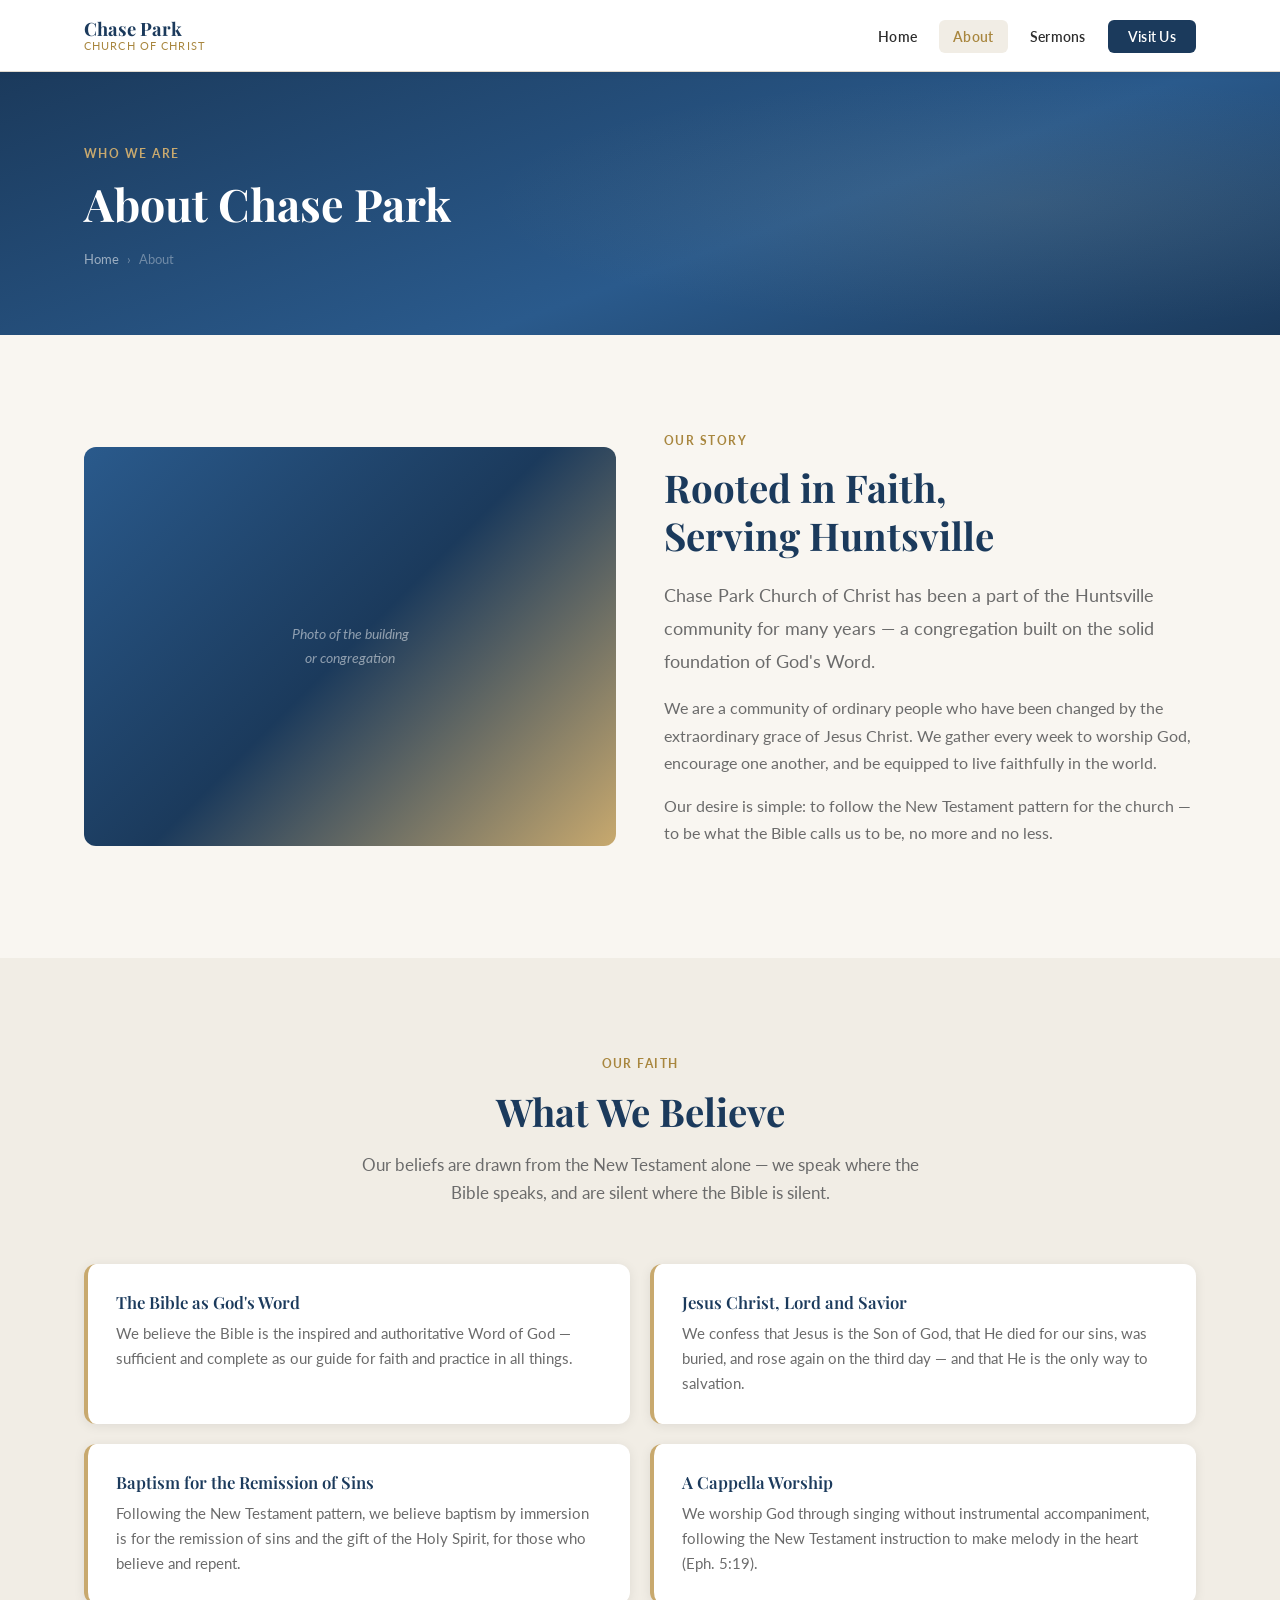
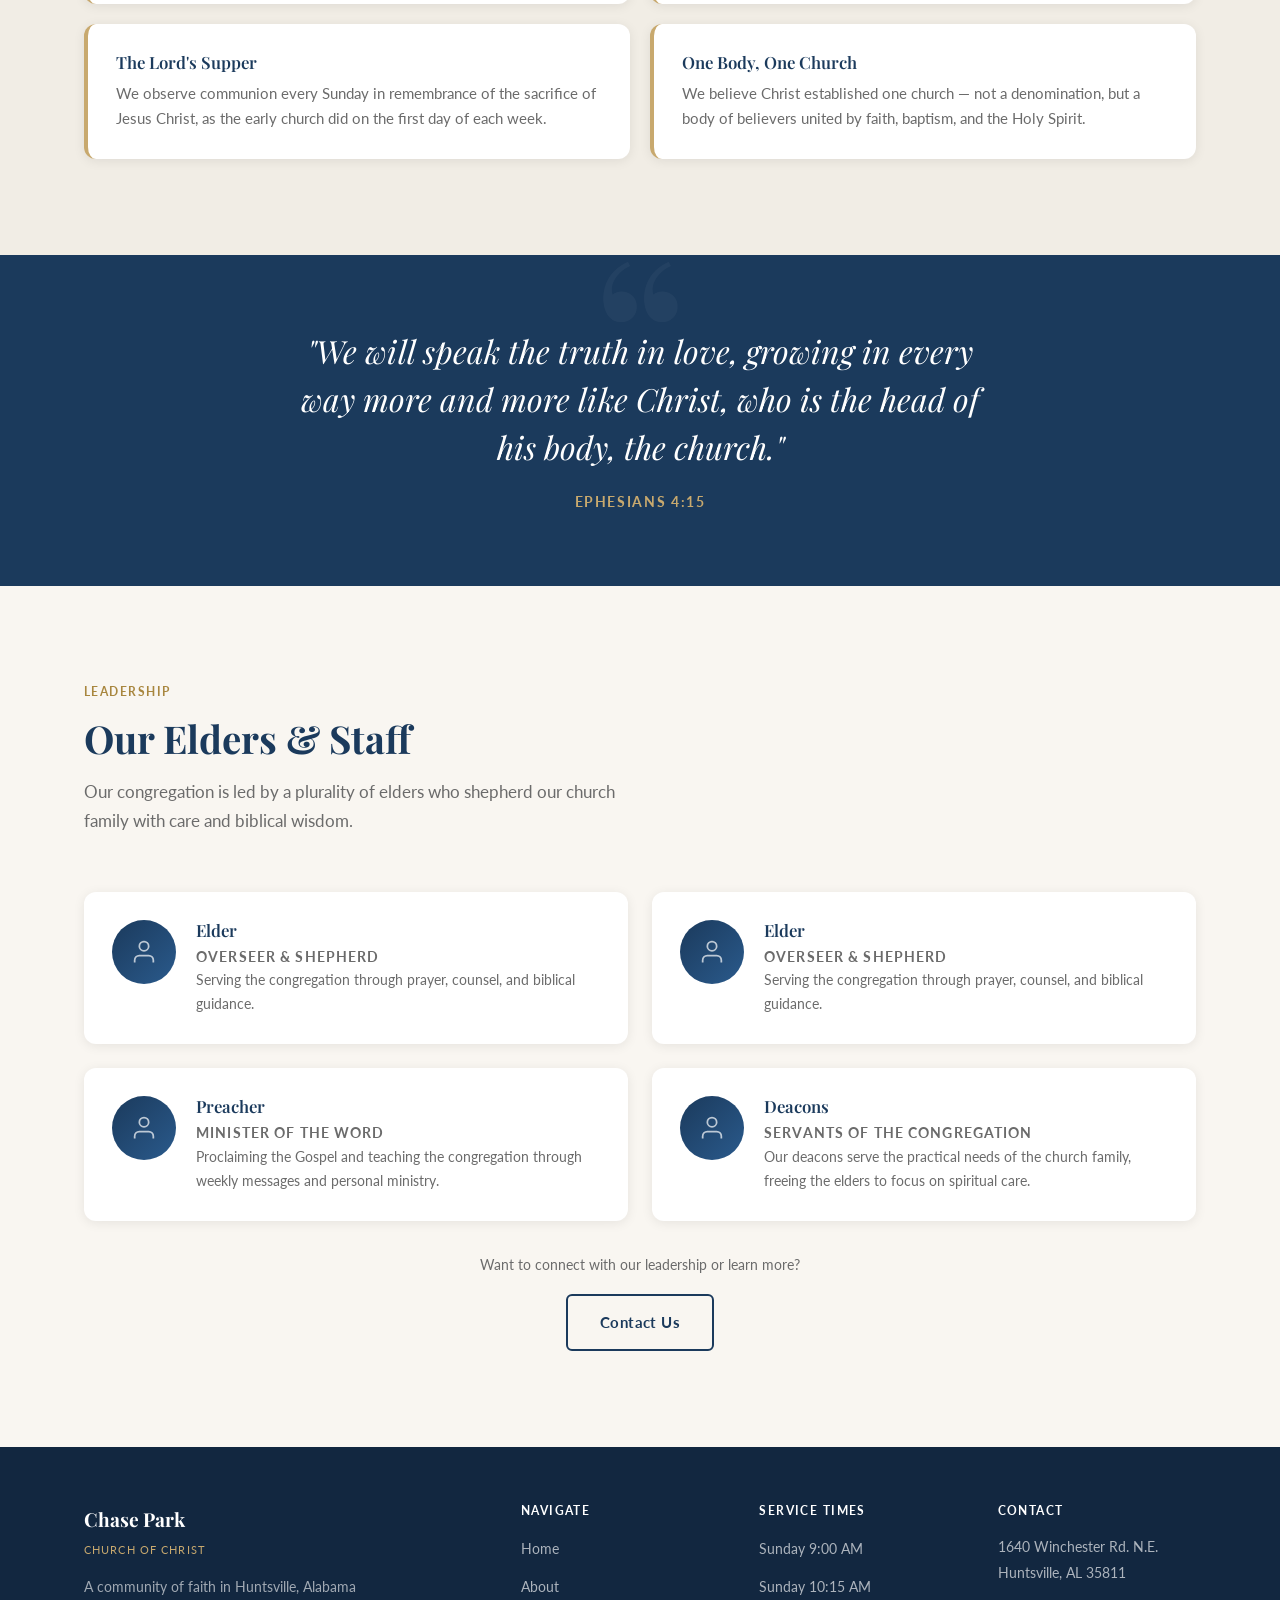
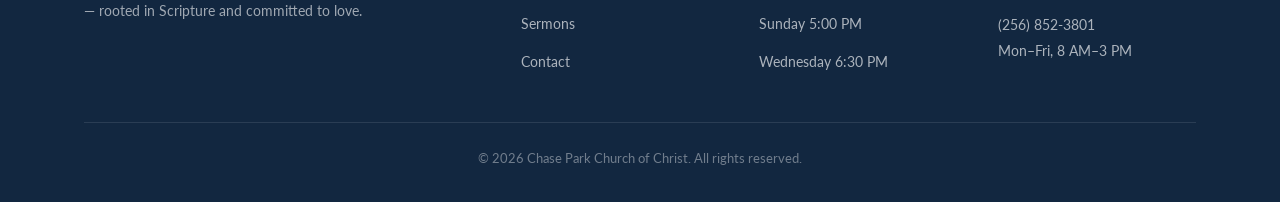
==== about.html @ 342179fb "Initial site build — Chase Park Church of Christ Clean, minimal static HTML/CSS/JS site with 4 pages" ====
<!DOCTYPE html>
<html lang="en">
<head>
  <meta charset="UTF-8" />
  <meta name="viewport" content="width=device-width, initial-scale=1.0" />
  <title>About Us — Chase Park Church of Christ</title>
  <meta name="description" content="Learn about Chase Park Church of Christ in Huntsville, Alabama — our beliefs, our history, and our leadership." />
  <link rel="preconnect" href="https://fonts.googleapis.com" />
  <link rel="preconnect" href="https://fonts.gstatic.com" crossorigin />
  <link href="https://fonts.googleapis.com/css2?family=Playfair+Display:wght@400;700&family=Lato:wght@300;400;700&display=swap" rel="stylesheet" />
  <link rel="stylesheet" href="css/style.css" />
</head>
<body>

  <!-- ── Header ─────────────────────────────────────────── -->
  <header class="site-header">
    <nav class="nav-inner" aria-label="Main navigation">
      <a href="index.html" class="nav-logo" aria-label="Chase Park Church of Christ — Home">
        <span class="name">Chase Park</span>
        <span class="sub">Church of Christ</span>
      </a>

      <ul class="nav-links" role="list">
        <li><a href="index.html">Home</a></li>
        <li><a href="about.html">About</a></li>
        <li><a href="sermons.html">Sermons</a></li>
        <li><a href="contact.html" class="nav-cta">Visit Us</a></li>
      </ul>

      <button class="nav-toggle" id="nav-toggle" aria-label="Open menu" aria-expanded="false" aria-controls="nav-mobile">
        <span></span><span></span><span></span>
      </button>
    </nav>
  </header>

  <nav class="nav-mobile" id="nav-mobile" aria-label="Mobile navigation">
    <a href="index.html">Home</a>
    <a href="about.html">About</a>
    <a href="sermons.html">Sermons</a>
    <a href="contact.html">Visit Us</a>
  </nav>

  <main>

    <!-- ── Page Hero ──────────────────────────────────────── -->
    <section class="page-hero" aria-labelledby="page-heading">
      <div class="container">
        <div class="page-hero-content">
          <span class="section-label">Who We Are</span>
          <h1 id="page-heading">About Chase Park</h1>
          <nav class="breadcrumb" aria-label="Breadcrumb">
            <a href="index.html">Home</a>
            <span aria-hidden="true">›</span>
            <span aria-current="page">About</span>
          </nav>
        </div>
      </div>
    </section>

    <!-- ── Our Story ──────────────────────────────────────── -->
    <section class="section" aria-labelledby="story-heading">
      <div class="container">
        <div class="welcome-grid">
          <div class="welcome-image reveal" aria-hidden="true">
            <span class="placeholder-label">Photo of the building<br>or congregation</span>
          </div>
          <div class="welcome-text reveal">
            <span class="section-label">Our Story</span>
            <h2 id="story-heading">Rooted in Faith,<br>Serving Huntsville</h2>
            <p class="lead">Chase Park Church of Christ has been a part of the Huntsville community for many years — a congregation built on the solid foundation of God's Word.</p>
            <p>We are a community of ordinary people who have been changed by the extraordinary grace of Jesus Christ. We gather every week to worship God, encourage one another, and be equipped to live faithfully in the world.</p>
            <p>Our desire is simple: to follow the New Testament pattern for the church — to be what the Bible calls us to be, no more and no less.</p>
          </div>
        </div>
      </div>
    </section>

    <!-- ── What We Believe ────────────────────────────────── -->
    <section class="section section--alt" aria-labelledby="beliefs-heading">
      <div class="container">
        <div class="section-header section-header--center reveal">
          <span class="section-label">Our Faith</span>
          <h2 id="beliefs-heading">What We Believe</h2>
          <p>Our beliefs are drawn from the New Testament alone — we speak where the Bible speaks, and are silent where the Bible is silent.</p>
        </div>

        <div class="beliefs-grid">

          <div class="belief-card reveal">
            <h3>The Bible as God's Word</h3>
            <p>We believe the Bible is the inspired and authoritative Word of God — sufficient and complete as our guide for faith and practice in all things.</p>
          </div>

          <div class="belief-card reveal">
            <h3>Jesus Christ, Lord and Savior</h3>
            <p>We confess that Jesus is the Son of God, that He died for our sins, was buried, and rose again on the third day — and that He is the only way to salvation.</p>
          </div>

          <div class="belief-card reveal">
            <h3>Baptism for the Remission of Sins</h3>
            <p>Following the New Testament pattern, we believe baptism by immersion is for the remission of sins and the gift of the Holy Spirit, for those who believe and repent.</p>
          </div>

          <div class="belief-card reveal">
            <h3>A Cappella Worship</h3>
            <p>We worship God through singing without instrumental accompaniment, following the New Testament instruction to make melody in the heart (Eph. 5:19).</p>
          </div>

          <div class="belief-card reveal">
            <h3>The Lord's Supper</h3>
            <p>We observe communion every Sunday in remembrance of the sacrifice of Jesus Christ, as the early church did on the first day of each week.</p>
          </div>

          <div class="belief-card reveal">
            <h3>One Body, One Church</h3>
            <p>We believe Christ established one church — not a denomination, but a body of believers united by faith, baptism, and the Holy Spirit.</p>
          </div>

        </div>
      </div>
    </section>

    <!-- ── Scripture Quote ────────────────────────────────── -->
    <section class="scripture-section" aria-label="Scripture">
      <div class="container">
        <blockquote>
          <p class="scripture-text">"We will speak the truth in love, growing in every way more and more like Christ, who is the head of his body, the church."</p>
          <footer class="scripture-ref">Ephesians 4:15</footer>
        </blockquote>
      </div>
    </section>

    <!-- ── Leadership ─────────────────────────────────────── -->
    <section class="section" aria-labelledby="leadership-heading">
      <div class="container">
        <div class="section-header reveal">
          <span class="section-label">Leadership</span>
          <h2 id="leadership-heading">Our Elders &amp; Staff</h2>
          <p>Our congregation is led by a plurality of elders who shepherd our church family with care and biblical wisdom.</p>
        </div>

        <div class="leadership-grid">

          <div class="leader-card reveal">
            <div class="leader-avatar" aria-hidden="true">
              <svg viewBox="0 0 24 24"><path d="M20 21v-2a4 4 0 0 0-4-4H8a4 4 0 0 0-4 4v2"/><circle cx="12" cy="7" r="4"/></svg>
            </div>
            <div class="leader-info">
              <h3>Elder</h3>
              <p class="leader-role">Overseer &amp; Shepherd</p>
              <p>Serving the congregation through prayer, counsel, and biblical guidance.</p>
            </div>
          </div>

          <div class="leader-card reveal">
            <div class="leader-avatar" aria-hidden="true">
              <svg viewBox="0 0 24 24"><path d="M20 21v-2a4 4 0 0 0-4-4H8a4 4 0 0 0-4 4v2"/><circle cx="12" cy="7" r="4"/></svg>
            </div>
            <div class="leader-info">
              <h3>Elder</h3>
              <p class="leader-role">Overseer &amp; Shepherd</p>
              <p>Serving the congregation through prayer, counsel, and biblical guidance.</p>
            </div>
          </div>

          <div class="leader-card reveal">
            <div class="leader-avatar" aria-hidden="true">
              <svg viewBox="0 0 24 24"><path d="M20 21v-2a4 4 0 0 0-4-4H8a4 4 0 0 0-4 4v2"/><circle cx="12" cy="7" r="4"/></svg>
            </div>
            <div class="leader-info">
              <h3>Preacher</h3>
              <p class="leader-role">Minister of the Word</p>
              <p>Proclaiming the Gospel and teaching the congregation through weekly messages and personal ministry.</p>
            </div>
          </div>

          <div class="leader-card reveal">
            <div class="leader-avatar" aria-hidden="true">
              <svg viewBox="0 0 24 24"><path d="M20 21v-2a4 4 0 0 0-4-4H8a4 4 0 0 0-4 4v2"/><circle cx="12" cy="7" r="4"/></svg>
            </div>
            <div class="leader-info">
              <h3>Deacons</h3>
              <p class="leader-role">Servants of the Congregation</p>
              <p>Our deacons serve the practical needs of the church family, freeing the elders to focus on spiritual care.</p>
            </div>
          </div>

        </div>

        <div class="text-center mt-32 reveal">
          <p style="color:var(--muted); font-size:0.9rem; margin-bottom:16px;">Want to connect with our leadership or learn more?</p>
          <a href="contact.html" class="btn btn-outline-dark">Contact Us</a>
        </div>
      </div>
    </section>

  </main>

  <!-- ── Footer ─────────────────────────────────────────────── -->
  <footer class="site-footer">
    <div class="container">
      <div class="footer-grid">
        <div class="footer-brand">
          <p class="name">Chase Park</p>
          <p class="sub">Church of Christ</p>
          <p>A community of faith in Huntsville, Alabama — rooted in Scripture and committed to love.</p>
        </div>

        <div class="footer-col">
          <h4>Navigate</h4>
          <ul>
            <li><a href="index.html">Home</a></li>
            <li><a href="about.html">About</a></li>
            <li><a href="sermons.html">Sermons</a></li>
            <li><a href="contact.html">Contact</a></li>
          </ul>
        </div>

        <div class="footer-col">
          <h4>Service Times</h4>
          <ul>
            <li><a href="contact.html">Sunday 9:00 AM</a></li>
            <li><a href="contact.html">Sunday 10:15 AM</a></li>
            <li><a href="contact.html">Sunday 5:00 PM</a></li>
            <li><a href="contact.html">Wednesday 6:30 PM</a></li>
          </ul>
        </div>

        <div class="footer-col">
          <h4>Contact</h4>
          <address>
            1640 Winchester Rd. N.E.<br>
            Huntsville, AL 35811<br><br>
            <a href="tel:+12568523801">(256) 852-3801</a><br>
            Mon–Fri, 8 AM–3 PM
          </address>
        </div>
      </div>

      <p class="footer-bottom">
        &copy; <span id="year"></span> Chase Park Church of Christ. All rights reserved.
      </p>
    </div>
  </footer>

  <script>document.getElementById('year').textContent = new Date().getFullYear();</script>
  <script src="js/main.js"></script>
</body>
</html>
---- css/style.css ----
/* ============================================================
   Chase Park Church of Christ — Stylesheet
   Design system: warm/earthy, clean, mobile-first
   ============================================================ */

/* ── Custom Properties ────────────────────────────────────── */
:root {
  --bg:          #F9F6F1;
  --bg-alt:      #F1EDE5;
  --primary:     #1B3A5C;
  --primary-dark:#122740;
  --accent:      #C8A96E;
  --accent-dark: #A8863E;
  --text:        #2D2D2D;
  --muted:       #6B6B6B;
  --white:       #FFFFFF;
  --border:      #E0D9CE;
  --hero-overlay: rgba(18, 39, 64, 0.68);

  --font-head:   'Playfair Display', Georgia, serif;
  --font-body:   'Lato', system-ui, sans-serif;

  --radius:      6px;
  --radius-lg:   12px;
  --shadow:      0 2px 12px rgba(0,0,0,0.08);
  --shadow-md:   0 4px 24px rgba(0,0,0,0.12);

  --nav-h:       72px;
  --section-pad: 96px;
  --content-w:   1160px;
}

/* ── Reset ────────────────────────────────────────────────── */
*, *::before, *::after { box-sizing: border-box; margin: 0; padding: 0; }

html {
  scroll-behavior: smooth;
  font-size: 16px;
}

body {
  font-family: var(--font-body);
  background: var(--bg);
  color: var(--text);
  line-height: 1.7;
  -webkit-font-smoothing: antialiased;
}

img { max-width: 100%; display: block; }
a  { color: inherit; text-decoration: none; }
ul { list-style: none; }
button { cursor: pointer; font-family: inherit; }

/* ── Typography ───────────────────────────────────────────── */
h1, h2, h3, h4 {
  font-family: var(--font-head);
  line-height: 1.25;
  color: var(--primary);
}
h1 { font-size: clamp(2rem, 5vw, 3.25rem); font-weight: 700; }
h2 { font-size: clamp(1.6rem, 3.5vw, 2.4rem); font-weight: 700; }
h3 { font-size: clamp(1.15rem, 2.5vw, 1.45rem); font-weight: 600; }
h4 { font-size: 1.05rem; font-weight: 600; }

p { margin-bottom: 1rem; }
p:last-child { margin-bottom: 0; }

.lead {
  font-size: 1.15rem;
  color: var(--muted);
  line-height: 1.8;
}

/* ── Layout Utilities ─────────────────────────────────────── */
.container {
  width: 100%;
  max-width: var(--content-w);
  margin-inline: auto;
  padding-inline: 24px;
}

.section {
  padding-block: var(--section-pad);
}

.section--alt {
  background: var(--bg-alt);
}

.section-label {
  display: block;
  font-family: var(--font-body);
  font-size: 0.75rem;
  font-weight: 700;
  letter-spacing: 0.12em;
  text-transform: uppercase;
  color: var(--accent-dark);
  margin-bottom: 12px;
}

.section-header {
  margin-bottom: 56px;
}

.section-header h2 {
  margin-bottom: 16px;
}

.section-header p {
  max-width: 560px;
  color: var(--muted);
  font-size: 1.05rem;
}

.section-header--center {
  text-align: center;
}

.section-header--center p {
  margin-inline: auto;
}

/* ── Buttons ──────────────────────────────────────────────── */
.btn {
  display: inline-flex;
  align-items: center;
  gap: 8px;
  padding: 14px 32px;
  border-radius: var(--radius);
  font-weight: 700;
  font-size: 0.95rem;
  letter-spacing: 0.03em;
  transition: background 0.2s, color 0.2s, transform 0.15s;
  border: 2px solid transparent;
}

.btn:hover { transform: translateY(-1px); }
.btn:active { transform: translateY(0); }

.btn-primary {
  background: var(--accent);
  color: var(--primary-dark);
  border-color: var(--accent);
}
.btn-primary:hover {
  background: var(--accent-dark);
  border-color: var(--accent-dark);
}

.btn-outline {
  background: transparent;
  color: var(--white);
  border-color: rgba(255,255,255,0.7);
}
.btn-outline:hover {
  background: rgba(255,255,255,0.12);
  border-color: var(--white);
}

.btn-outline-dark {
  background: transparent;
  color: var(--primary);
  border-color: var(--primary);
}
.btn-outline-dark:hover {
  background: var(--primary);
  color: var(--white);
}

/* ── Header / Navigation ──────────────────────────────────── */
.site-header {
  position: sticky;
  top: 0;
  z-index: 100;
  height: var(--nav-h);
  background: var(--white);
  border-bottom: 1px solid var(--border);
  box-shadow: 0 1px 8px rgba(0,0,0,0.06);
  display: flex;
  align-items: center;
}

.nav-inner {
  display: flex;
  align-items: center;
  justify-content: space-between;
  width: 100%;
  max-width: var(--content-w);
  margin-inline: auto;
  padding-inline: 24px;
}

.nav-logo {
  display: flex;
  flex-direction: column;
  line-height: 1.15;
}

.nav-logo .name {
  font-family: var(--font-head);
  font-size: 1.15rem;
  font-weight: 700;
  color: var(--primary);
}

.nav-logo .sub {
  font-size: 0.7rem;
  font-weight: 400;
  letter-spacing: 0.1em;
  text-transform: uppercase;
  color: var(--accent-dark);
}

.nav-links {
  display: none;
  gap: 8px;
  align-items: center;
}

.nav-links a {
  padding: 8px 14px;
  font-size: 0.9rem;
  font-weight: 600;
  color: var(--text);
  border-radius: var(--radius);
  transition: color 0.2s, background 0.2s;
  letter-spacing: 0.02em;
}

.nav-links a:hover,
.nav-links a.active {
  color: var(--primary);
  background: var(--bg-alt);
}

.nav-links a.active {
  color: var(--accent-dark);
}

.nav-cta {
  background: var(--primary) !important;
  color: var(--white) !important;
  padding: 8px 20px !important;
}

.nav-cta:hover {
  background: var(--primary-dark) !important;
  color: var(--white) !important;
}

/* Hamburger */
.nav-toggle {
  display: flex;
  flex-direction: column;
  justify-content: center;
  gap: 5px;
  width: 40px;
  height: 40px;
  background: none;
  border: none;
  padding: 6px;
  border-radius: var(--radius);
  transition: background 0.2s;
}

.nav-toggle:hover { background: var(--bg-alt); }

.nav-toggle span {
  display: block;
  width: 100%;
  height: 2px;
  background: var(--primary);
  border-radius: 2px;
  transition: transform 0.25s, opacity 0.25s;
  transform-origin: center;
}

.nav-toggle.open span:nth-child(1) { transform: translateY(7px) rotate(45deg); }
.nav-toggle.open span:nth-child(2) { opacity: 0; transform: scaleX(0); }
.nav-toggle.open span:nth-child(3) { transform: translateY(-7px) rotate(-45deg); }

/* Mobile drawer */
.nav-mobile {
  display: none;
  flex-direction: column;
  position: fixed;
  top: var(--nav-h);
  left: 0;
  right: 0;
  background: var(--white);
  border-bottom: 1px solid var(--border);
  padding: 16px 24px 24px;
  z-index: 99;
  box-shadow: var(--shadow-md);
}

.nav-mobile.open { display: flex; }

.nav-mobile a {
  padding: 12px 8px;
  font-size: 1rem;
  font-weight: 600;
  color: var(--text);
  border-bottom: 1px solid var(--border);
  transition: color 0.2s;
}

.nav-mobile a:hover,
.nav-mobile a.active { color: var(--primary); }

.nav-mobile a:last-child { border-bottom: none; }

@media (min-width: 768px) {
  .nav-links { display: flex; }
  .nav-toggle { display: none; }
}

/* ── Hero ─────────────────────────────────────────────────── */
.hero {
  position: relative;
  min-height: calc(100vh - var(--nav-h));
  display: flex;
  align-items: center;
  background:
    linear-gradient(var(--hero-overlay), var(--hero-overlay)),
    linear-gradient(160deg, #1B3A5C 0%, #2A5A8C 40%, #1a3550 70%, #0e2035 100%);
  background-size: cover;
  background-position: center;
  overflow: hidden;
}

/* Subtle texture overlay */
.hero::before {
  content: '';
  position: absolute;
  inset: 0;
  background-image:
    radial-gradient(ellipse 80% 50% at 20% 40%, rgba(200,169,110,0.08) 0%, transparent 60%),
    radial-gradient(ellipse 60% 40% at 80% 60%, rgba(255,255,255,0.04) 0%, transparent 50%);
  pointer-events: none;
}

.hero-content {
  position: relative;
  z-index: 2;
  max-width: 740px;
  padding-block: 80px;
}

.hero-eyebrow {
  display: inline-block;
  font-size: 0.8rem;
  font-weight: 700;
  letter-spacing: 0.15em;
  text-transform: uppercase;
  color: var(--accent);
  margin-bottom: 20px;
}

.hero h1 {
  color: var(--white);
  margin-bottom: 20px;
}

.hero p {
  font-size: 1.2rem;
  color: rgba(255,255,255,0.82);
  max-width: 520px;
  margin-bottom: 36px;
}

.hero-actions {
  display: flex;
  flex-wrap: wrap;
  gap: 16px;
}

/* ── Service Times Bar ────────────────────────────────────── */
.service-bar {
  background: var(--primary);
  color: var(--white);
  padding-block: 20px;
}

.service-bar-inner {
  display: flex;
  flex-direction: column;
  gap: 16px;
  align-items: flex-start;
}

.service-bar-label {
  font-size: 0.7rem;
  font-weight: 700;
  letter-spacing: 0.14em;
  text-transform: uppercase;
  color: var(--accent);
  white-space: nowrap;
  flex-shrink: 0;
}

.service-times {
  display: flex;
  flex-wrap: wrap;
  gap: 0;
}

.service-time-item {
  display: flex;
  flex-direction: column;
  padding: 8px 24px 8px 0;
  margin-right: 24px;
  border-right: 1px solid rgba(255,255,255,0.15);
}

.service-time-item:last-child {
  border-right: none;
  margin-right: 0;
  padding-right: 0;
}

.st-day {
  font-size: 0.7rem;
  font-weight: 700;
  letter-spacing: 0.1em;
  text-transform: uppercase;
  color: var(--accent);
  margin-bottom: 4px;
}

.st-times {
  font-size: 0.88rem;
  font-weight: 400;
  color: rgba(255,255,255,0.9);
  line-height: 1.6;
}

@media (min-width: 768px) {
  .service-bar-inner {
    flex-direction: row;
    align-items: center;
    gap: 32px;
  }
}

/* ── Welcome Section ──────────────────────────────────────── */
.welcome-grid {
  display: grid;
  grid-template-columns: 1fr;
  gap: 48px;
  align-items: center;
}

.welcome-image {
  border-radius: var(--radius-lg);
  overflow: hidden;
  aspect-ratio: 4 / 3;
  background: linear-gradient(135deg, #2A5A8C 0%, #1B3A5C 50%, #C8A96E 100%);
  display: flex;
  align-items: center;
  justify-content: center;
  order: -1;
}

.welcome-image .placeholder-label {
  color: rgba(255,255,255,0.5);
  font-size: 0.85rem;
  font-style: italic;
  text-align: center;
  padding: 16px;
}

.welcome-text h2 { margin-bottom: 20px; }

.welcome-text p {
  color: var(--muted);
  margin-bottom: 16px;
}

.welcome-text .btn { margin-top: 12px; }

@media (min-width: 900px) {
  .welcome-grid {
    grid-template-columns: 1fr 1fr;
  }
  .welcome-image { order: 0; }
}

/* ── Sermon Cards ─────────────────────────────────────────── */
.sermons-grid {
  display: grid;
  grid-template-columns: 1fr;
  gap: 24px;
}

.sermon-card {
  background: var(--white);
  border-radius: var(--radius-lg);
  overflow: hidden;
  box-shadow: var(--shadow);
  transition: box-shadow 0.2s, transform 0.2s;
  display: flex;
  flex-direction: column;
}

.sermon-card:hover {
  box-shadow: var(--shadow-md);
  transform: translateY(-2px);
}

.sermon-card-thumb {
  aspect-ratio: 16 / 9;
  background: linear-gradient(135deg, var(--primary) 0%, #2A5A8C 100%);
  display: flex;
  align-items: center;
  justify-content: center;
  flex-shrink: 0;
}

.play-icon {
  width: 56px;
  height: 56px;
  background: rgba(255,255,255,0.15);
  border: 2px solid rgba(255,255,255,0.4);
  border-radius: 50%;
  display: flex;
  align-items: center;
  justify-content: center;
  transition: background 0.2s;
}

.sermon-card:hover .play-icon {
  background: rgba(200,169,110,0.3);
  border-color: var(--accent);
}

.play-icon svg {
  width: 22px;
  height: 22px;
  fill: var(--white);
  margin-left: 3px;
}

.sermon-card-body {
  padding: 24px;
  flex: 1;
  display: flex;
  flex-direction: column;
}

.sermon-meta {
  font-size: 0.75rem;
  font-weight: 700;
  letter-spacing: 0.08em;
  text-transform: uppercase;
  color: var(--accent-dark);
  margin-bottom: 8px;
}

.sermon-card-body h3 {
  margin-bottom: 8px;
  font-size: 1.1rem;
}

.sermon-card-body p {
  font-size: 0.9rem;
  color: var(--muted);
  flex: 1;
  margin-bottom: 16px;
}

.sermon-link {
  font-size: 0.85rem;
  font-weight: 700;
  color: var(--primary);
  display: inline-flex;
  align-items: center;
  gap: 6px;
  transition: color 0.2s;
  margin-top: auto;
}

.sermon-link:hover { color: var(--accent-dark); }

.sermon-link svg {
  width: 14px;
  height: 14px;
  stroke: currentColor;
  fill: none;
}

@media (min-width: 600px) {
  .sermons-grid { grid-template-columns: 1fr 1fr; }
}

@media (min-width: 900px) {
  .sermons-grid { grid-template-columns: repeat(3, 1fr); }
}

.sermons-cta {
  text-align: center;
  margin-top: 48px;
}

/* ── Ministries ───────────────────────────────────────────── */
.ministry-grid {
  display: grid;
  grid-template-columns: 1fr;
  gap: 24px;
}

.ministry-card {
  background: var(--white);
  border-radius: var(--radius-lg);
  padding: 32px 28px;
  box-shadow: var(--shadow);
  border-top: 4px solid var(--accent);
  transition: box-shadow 0.2s;
}

.ministry-card:hover { box-shadow: var(--shadow-md); }

.ministry-icon {
  width: 48px;
  height: 48px;
  background: var(--bg-alt);
  border-radius: 50%;
  display: flex;
  align-items: center;
  justify-content: center;
  margin-bottom: 16px;
}

.ministry-icon svg {
  width: 24px;
  height: 24px;
  stroke: var(--primary);
  fill: none;
  stroke-width: 1.5;
}

.ministry-card h3 { margin-bottom: 10px; }
.ministry-card p { color: var(--muted); font-size: 0.93rem; margin: 0; }

@media (min-width: 600px) { .ministry-grid { grid-template-columns: 1fr 1fr; } }
@media (min-width: 900px) { .ministry-grid { grid-template-columns: repeat(3, 1fr); } }

/* ── Visit / Map Section ──────────────────────────────────── */
.visit-grid {
  display: grid;
  grid-template-columns: 1fr;
  gap: 48px;
  align-items: start;
}

.visit-info h2 { margin-bottom: 24px; }

.info-block {
  margin-bottom: 28px;
}

.info-block-label {
  font-size: 0.7rem;
  font-weight: 700;
  letter-spacing: 0.12em;
  text-transform: uppercase;
  color: var(--accent-dark);
  margin-bottom: 6px;
}

.info-block p {
  font-size: 1rem;
  color: var(--text);
  margin: 0;
  line-height: 1.6;
}

.info-block a {
  color: var(--primary);
  font-weight: 600;
  transition: color 0.2s;
}

.info-block a:hover { color: var(--accent-dark); }

.map-container {
  border-radius: var(--radius-lg);
  overflow: hidden;
  box-shadow: var(--shadow-md);
  aspect-ratio: 4 / 3;
  background: var(--bg-alt);
}

.map-container iframe {
  width: 100%;
  height: 100%;
  border: none;
  display: block;
}

@media (min-width: 900px) {
  .visit-grid { grid-template-columns: 1fr 1fr; }
}

/* ── Footer ───────────────────────────────────────────────── */
.site-footer {
  background: var(--primary-dark);
  color: rgba(255,255,255,0.75);
  padding-block: 56px 32px;
}

.footer-grid {
  display: grid;
  grid-template-columns: 1fr;
  gap: 40px;
  margin-bottom: 48px;
}

.footer-brand .name {
  font-family: var(--font-head);
  font-size: 1.2rem;
  font-weight: 700;
  color: var(--white);
  margin-bottom: 4px;
}

.footer-brand .sub {
  font-size: 0.7rem;
  letter-spacing: 0.1em;
  text-transform: uppercase;
  color: var(--accent);
  margin-bottom: 16px;
}

.footer-brand p {
  font-size: 0.88rem;
  color: rgba(255,255,255,0.6);
  max-width: 280px;
  margin: 0;
}

.footer-col h4 {
  color: var(--white);
  font-size: 0.75rem;
  font-weight: 700;
  letter-spacing: 0.12em;
  text-transform: uppercase;
  margin-bottom: 16px;
  font-family: var(--font-body);
}

.footer-col ul {
  display: flex;
  flex-direction: column;
  gap: 10px;
}

.footer-col ul a {
  font-size: 0.9rem;
  color: rgba(255,255,255,0.65);
  transition: color 0.2s;
}

.footer-col ul a:hover { color: var(--accent); }

.footer-col address {
  font-style: normal;
  font-size: 0.9rem;
  color: rgba(255,255,255,0.65);
  line-height: 1.8;
}

.footer-col address a {
  color: rgba(255,255,255,0.65);
  transition: color 0.2s;
}

.footer-col address a:hover { color: var(--accent); }

.footer-bottom {
  border-top: 1px solid rgba(255,255,255,0.1);
  padding-top: 24px;
  font-size: 0.82rem;
  color: rgba(255,255,255,0.4);
  text-align: center;
}

@media (min-width: 600px) {
  .footer-grid { grid-template-columns: 1fr 1fr; }
}

@media (min-width: 900px) {
  .footer-grid { grid-template-columns: 2fr 1fr 1fr 1fr; }
}

/* ── Page Hero (subpages) ─────────────────────────────────── */
.page-hero {
  background: linear-gradient(160deg, #1B3A5C 0%, #2A5A8C 60%, #1B3A5C 100%);
  padding-block: 72px 64px;
  position: relative;
  overflow: hidden;
}

.page-hero::before {
  content: '';
  position: absolute;
  inset: 0;
  background: radial-gradient(ellipse 70% 80% at 80% 50%, rgba(200,169,110,0.10) 0%, transparent 60%);
  pointer-events: none;
}

.page-hero-content { position: relative; z-index: 1; }

.page-hero .section-label { color: var(--accent); }
.page-hero h1 { color: var(--white); font-size: clamp(1.8rem, 4vw, 2.8rem); }

.breadcrumb {
  display: flex;
  align-items: center;
  gap: 8px;
  font-size: 0.82rem;
  color: rgba(255,255,255,0.55);
  margin-top: 16px;
}

.breadcrumb a { color: rgba(255,255,255,0.55); transition: color 0.2s; }
.breadcrumb a:hover { color: var(--accent); }
.breadcrumb span { color: rgba(255,255,255,0.35); }

/* ── About Page ───────────────────────────────────────────── */
.beliefs-grid {
  display: grid;
  grid-template-columns: 1fr;
  gap: 20px;
}

.belief-card {
  background: var(--white);
  border-radius: var(--radius-lg);
  padding: 28px;
  box-shadow: var(--shadow);
  border-left: 4px solid var(--accent);
}

.belief-card h3 {
  font-size: 1.05rem;
  margin-bottom: 8px;
}

.belief-card p {
  font-size: 0.92rem;
  color: var(--muted);
  margin: 0;
}

@media (min-width: 768px) {
  .beliefs-grid { grid-template-columns: 1fr 1fr; }
}

.leadership-grid {
  display: grid;
  grid-template-columns: 1fr;
  gap: 24px;
}

.leader-card {
  background: var(--white);
  border-radius: var(--radius-lg);
  padding: 28px;
  box-shadow: var(--shadow);
  display: flex;
  align-items: flex-start;
  gap: 20px;
}

.leader-avatar {
  width: 64px;
  height: 64px;
  border-radius: 50%;
  background: linear-gradient(135deg, var(--primary) 0%, #2A5A8C 100%);
  flex-shrink: 0;
  display: flex;
  align-items: center;
  justify-content: center;
}

.leader-avatar svg {
  width: 28px;
  height: 28px;
  stroke: rgba(255,255,255,0.7);
  fill: none;
  stroke-width: 1.5;
}

.leader-info h3 { font-size: 1.05rem; margin-bottom: 4px; }

.leader-role {
  font-size: 0.78rem;
  font-weight: 700;
  letter-spacing: 0.08em;
  text-transform: uppercase;
  color: var(--accent-dark);
  margin-bottom: 8px;
}

.leader-info p {
  font-size: 0.88rem;
  color: var(--muted);
  margin: 0;
}

@media (min-width: 600px) {
  .leadership-grid { grid-template-columns: 1fr 1fr; }
}

/* ── Sermons Page ─────────────────────────────────────────── */
.sermons-filter {
  display: flex;
  flex-wrap: wrap;
  gap: 10px;
  margin-bottom: 40px;
}

.filter-btn {
  padding: 8px 20px;
  border-radius: 100px;
  font-size: 0.85rem;
  font-weight: 600;
  border: 2px solid var(--border);
  background: var(--white);
  color: var(--muted);
  transition: all 0.2s;
}

.filter-btn:hover,
.filter-btn.active {
  border-color: var(--primary);
  background: var(--primary);
  color: var(--white);
}

.sermons-full-grid {
  display: grid;
  grid-template-columns: 1fr;
  gap: 24px;
}

.sermon-row {
  background: var(--white);
  border-radius: var(--radius-lg);
  box-shadow: var(--shadow);
  padding: 24px;
  display: grid;
  grid-template-columns: 1fr;
  gap: 12px;
  transition: box-shadow 0.2s, transform 0.2s;
}

.sermon-row:hover {
  box-shadow: var(--shadow-md);
  transform: translateY(-1px);
}

@media (min-width: 768px) {
  .sermon-row {
    grid-template-columns: auto 1fr auto;
    align-items: center;
    gap: 24px;
  }
}

.sermon-row-date {
  display: flex;
  flex-direction: column;
  align-items: center;
  justify-content: center;
  width: 64px;
  height: 64px;
  background: var(--bg-alt);
  border-radius: var(--radius);
  flex-shrink: 0;
}

.sermon-row-date .month {
  font-size: 0.65rem;
  font-weight: 700;
  letter-spacing: 0.1em;
  text-transform: uppercase;
  color: var(--accent-dark);
}

.sermon-row-date .day {
  font-family: var(--font-head);
  font-size: 1.4rem;
  font-weight: 700;
  color: var(--primary);
  line-height: 1;
}

.sermon-row-info h3 {
  font-size: 1.05rem;
  margin-bottom: 4px;
}

.sermon-row-info .meta {
  font-size: 0.8rem;
  color: var(--muted);
}

.sermon-row-info .meta span {
  margin-right: 12px;
}

.sermon-row-info .meta span::before {
  content: '· ';
  color: var(--border);
}

.sermon-row-info .meta span:first-child::before { content: ''; }

.sermon-row-actions {
  display: flex;
  gap: 10px;
  flex-shrink: 0;
}

.icon-btn {
  width: 40px;
  height: 40px;
  border-radius: var(--radius);
  background: var(--bg-alt);
  border: 1px solid var(--border);
  display: flex;
  align-items: center;
  justify-content: center;
  transition: all 0.2s;
}

.icon-btn:hover {
  background: var(--primary);
  border-color: var(--primary);
}

.icon-btn:hover svg { stroke: var(--white); }

.icon-btn svg {
  width: 18px;
  height: 18px;
  stroke: var(--primary);
  fill: none;
  stroke-width: 1.75;
  transition: stroke 0.2s;
}

/* ── Live Stream Banner ───────────────────────────────────── */
.livestream-banner {
  background: linear-gradient(135deg, var(--primary) 0%, #2A5A8C 100%);
  border-radius: var(--radius-lg);
  padding: 32px 40px;
  display: flex;
  flex-direction: column;
  gap: 20px;
  align-items: flex-start;
  margin-bottom: 48px;
}

.livestream-banner .live-dot {
  display: inline-flex;
  align-items: center;
  gap: 8px;
  font-size: 0.75rem;
  font-weight: 700;
  letter-spacing: 0.1em;
  text-transform: uppercase;
  color: #4ade80;
  margin-bottom: 8px;
}

.live-dot-circle {
  width: 8px;
  height: 8px;
  border-radius: 50%;
  background: #4ade80;
  animation: pulse-dot 2s infinite;
}

@keyframes pulse-dot {
  0%, 100% { opacity: 1; transform: scale(1); }
  50%       { opacity: 0.5; transform: scale(1.3); }
}

.livestream-banner h3 {
  color: var(--white);
  font-size: 1.3rem;
  margin-bottom: 6px;
}

.livestream-banner p {
  color: rgba(255,255,255,0.75);
  font-size: 0.92rem;
  margin: 0;
}

@media (min-width: 768px) {
  .livestream-banner {
    flex-direction: row;
    align-items: center;
    justify-content: space-between;
  }
}

/* ── Contact Page ─────────────────────────────────────────── */
.contact-grid {
  display: grid;
  grid-template-columns: 1fr;
  gap: 48px;
}

@media (min-width: 900px) {
  .contact-grid { grid-template-columns: 1fr 1fr; }
}

.contact-form {
  display: flex;
  flex-direction: column;
  gap: 20px;
}

.form-group {
  display: flex;
  flex-direction: column;
  gap: 6px;
}

.form-group label {
  font-size: 0.82rem;
  font-weight: 700;
  letter-spacing: 0.05em;
  color: var(--text);
}

.form-group input,
.form-group select,
.form-group textarea {
  padding: 12px 16px;
  border: 1.5px solid var(--border);
  border-radius: var(--radius);
  font-family: var(--font-body);
  font-size: 0.95rem;
  color: var(--text);
  background: var(--white);
  transition: border-color 0.2s, box-shadow 0.2s;
  width: 100%;
}

.form-group input:focus,
.form-group select:focus,
.form-group textarea:focus {
  outline: none;
  border-color: var(--primary);
  box-shadow: 0 0 0 3px rgba(27,58,92,0.1);
}

.form-group textarea { resize: vertical; min-height: 140px; }

.form-row {
  display: grid;
  grid-template-columns: 1fr 1fr;
  gap: 16px;
}

.contact-details {
  display: flex;
  flex-direction: column;
  gap: 32px;
}

.contact-map {
  border-radius: var(--radius-lg);
  overflow: hidden;
  box-shadow: var(--shadow-md);
  aspect-ratio: 16 / 9;
}

.contact-map iframe {
  width: 100%;
  height: 100%;
  border: none;
  display: block;
}

/* ── Scripture Quote ──────────────────────────────────────── */
.scripture-section {
  background: var(--primary);
  padding-block: 72px;
  text-align: center;
  position: relative;
  overflow: hidden;
}

.scripture-section::before {
  content: '\201C';
  position: absolute;
  top: -40px;
  left: 50%;
  transform: translateX(-50%);
  font-family: var(--font-head);
  font-size: 240px;
  color: rgba(255,255,255,0.04);
  line-height: 1;
  pointer-events: none;
  user-select: none;
}

.scripture-text {
  font-family: var(--font-head);
  font-size: clamp(1.3rem, 3vw, 2rem);
  font-style: italic;
  color: var(--white);
  max-width: 720px;
  margin-inline: auto;
  margin-bottom: 20px;
  line-height: 1.5;
  position: relative;
}

.scripture-ref {
  font-size: 0.85rem;
  font-weight: 700;
  letter-spacing: 0.12em;
  text-transform: uppercase;
  color: var(--accent);
}

/* ── Scroll reveal utility ────────────────────────────────── */
.reveal {
  opacity: 0;
  transform: translateY(24px);
  transition: opacity 0.6s ease, transform 0.6s ease;
}

.reveal.visible {
  opacity: 1;
  transform: translateY(0);
}

/* ── Utility classes ──────────────────────────────────────── */
.text-center { text-align: center; }
.mt-8  { margin-top: 8px; }
.mt-16 { margin-top: 16px; }
.mt-24 { margin-top: 24px; }
.mt-32 { margin-top: 32px; }
.mb-0  { margin-bottom: 0; }
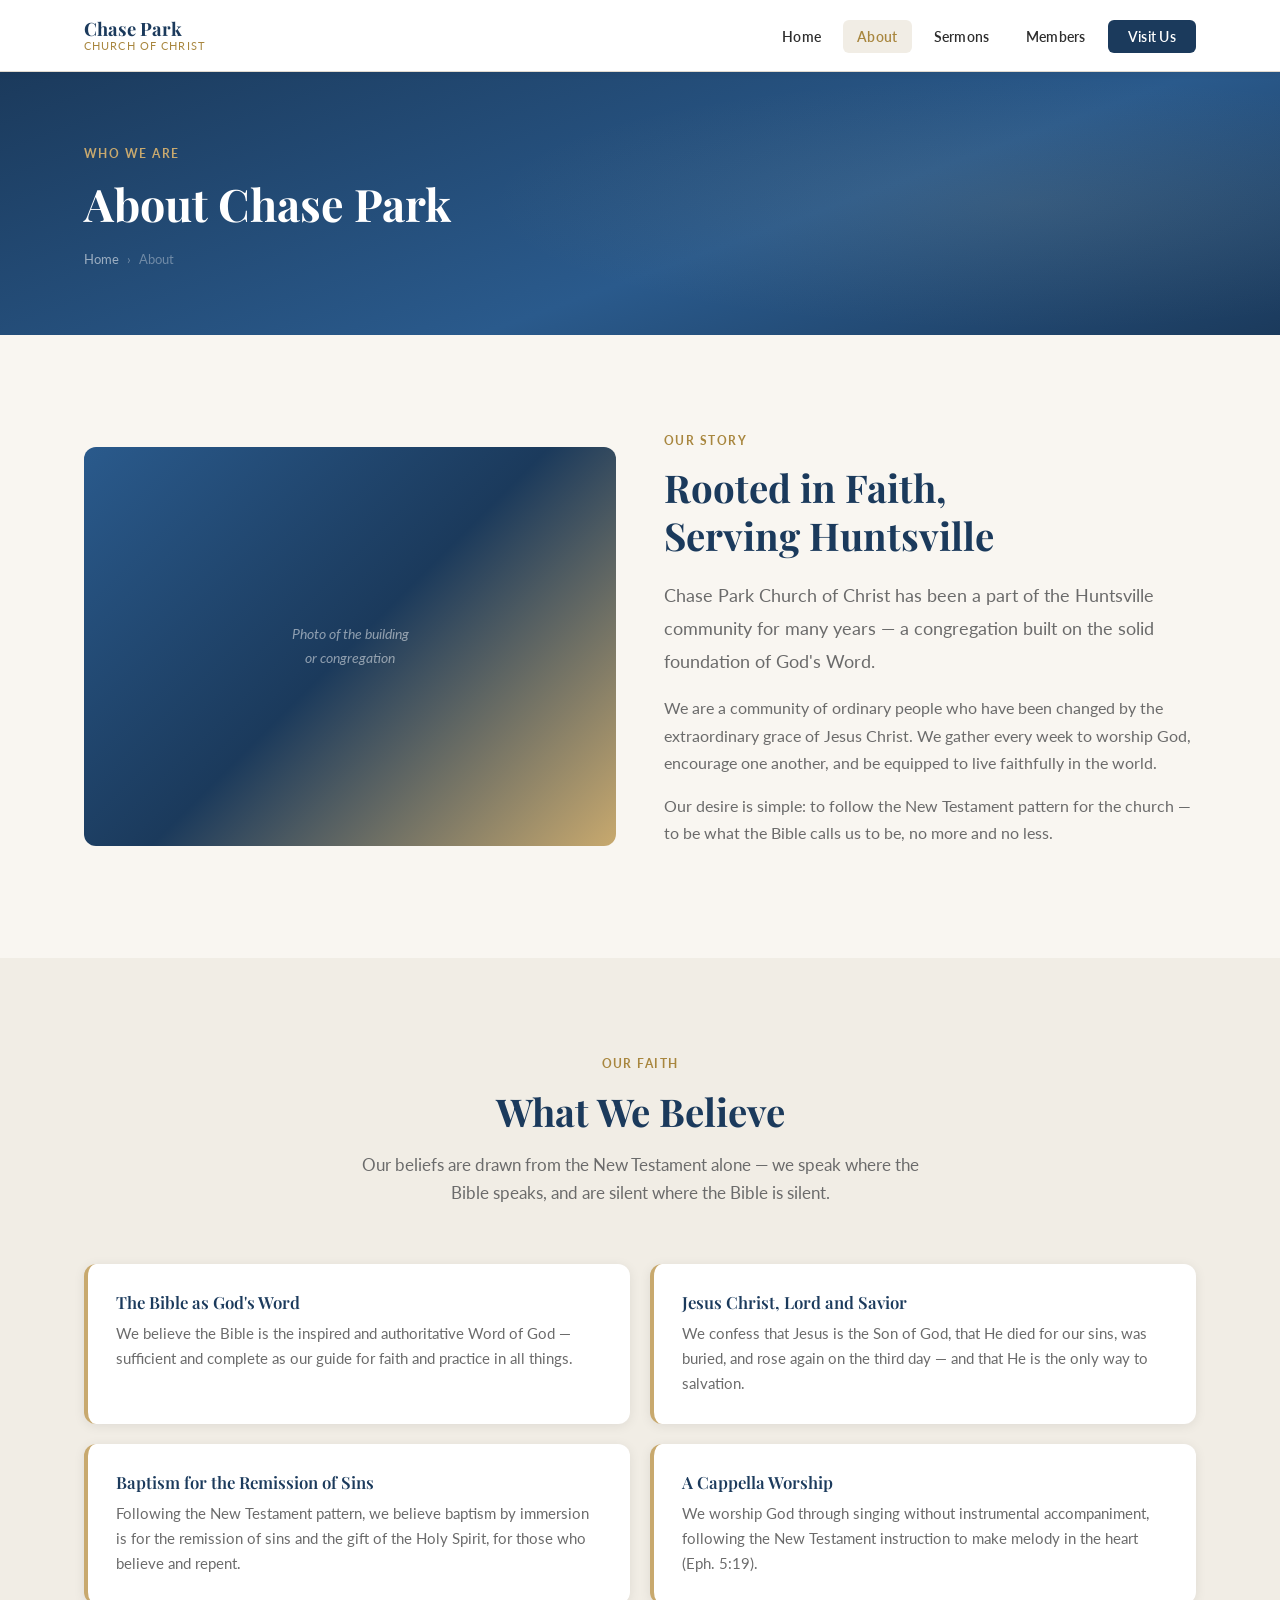
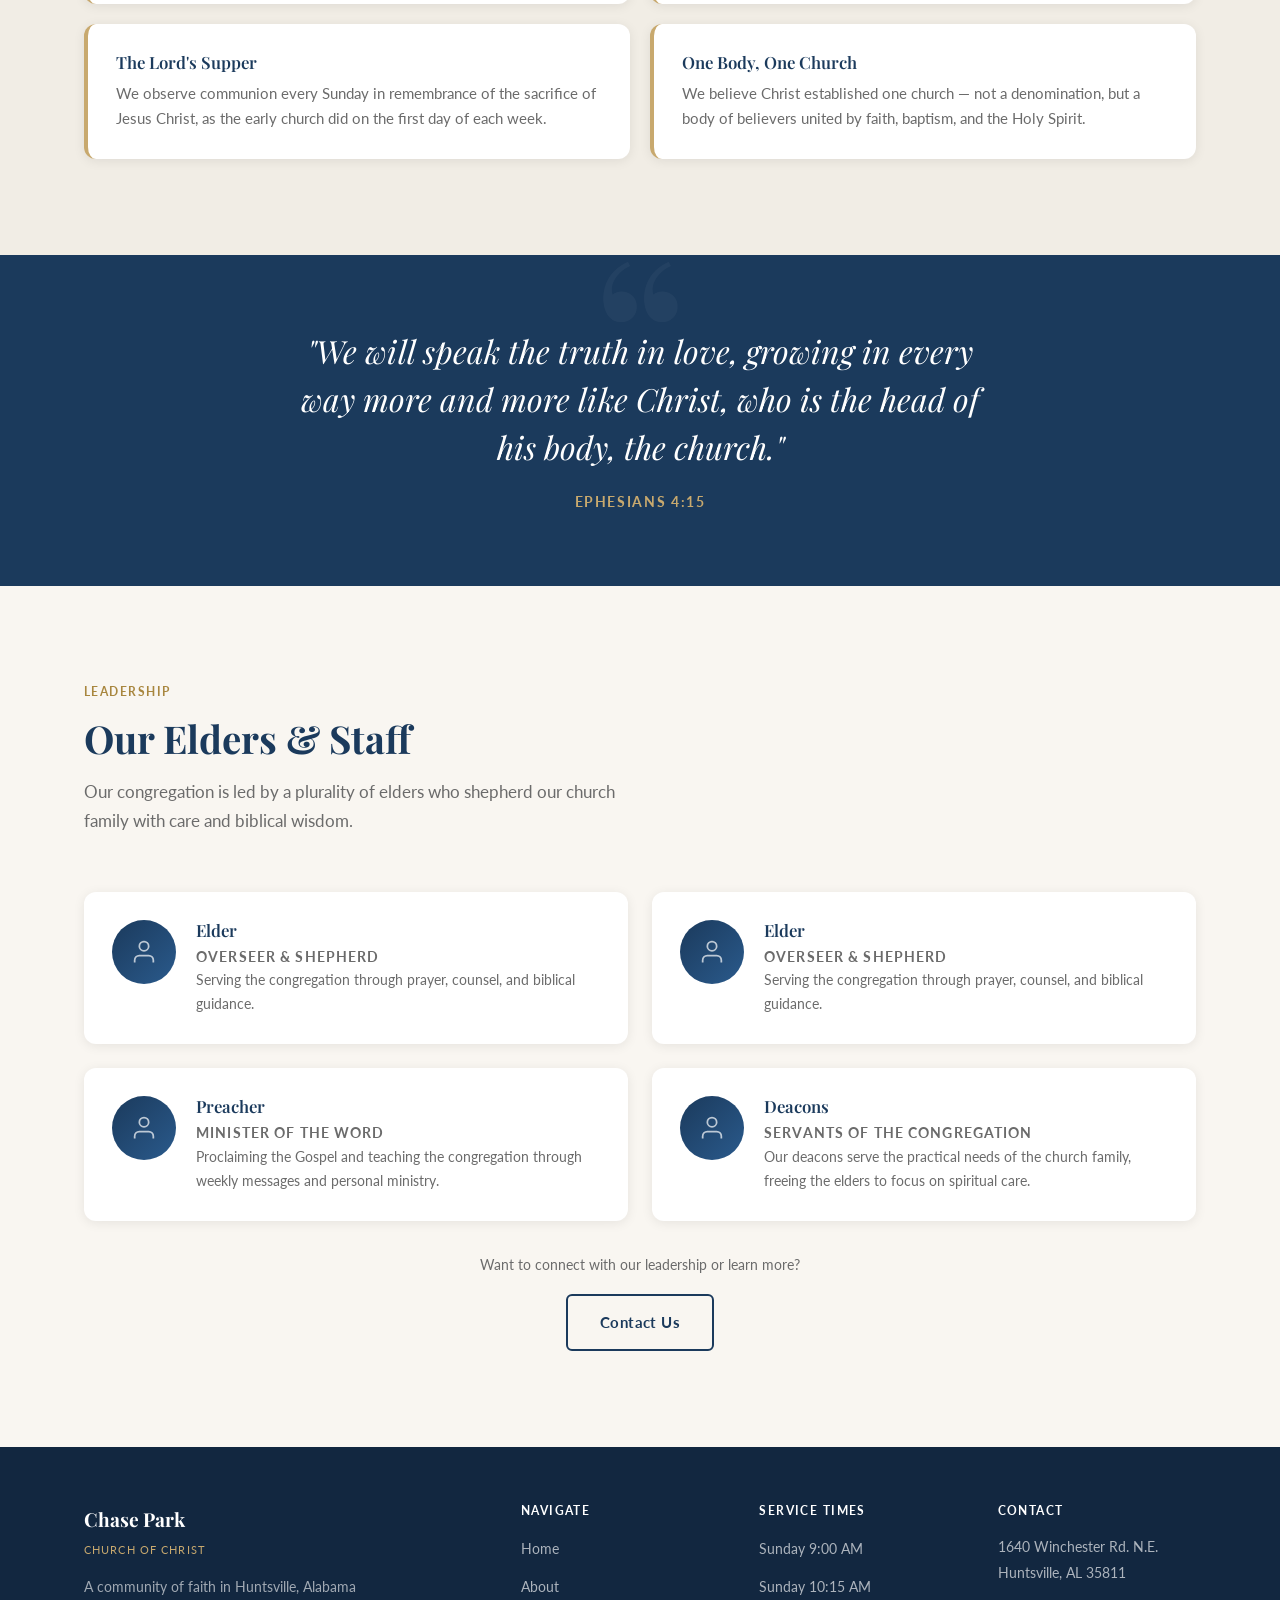
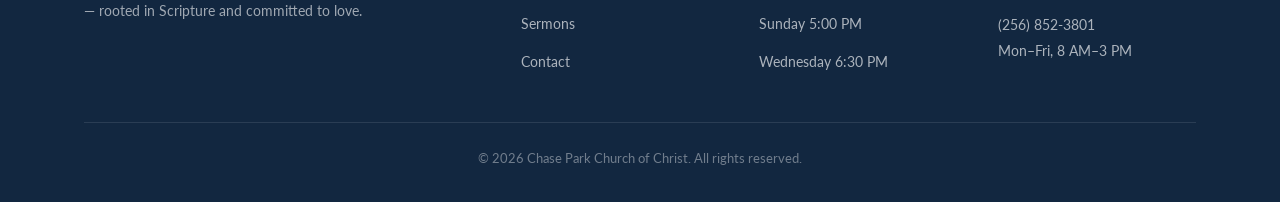
==== commit 4bbd7ea4: "Add member portal with Cloudflare KV authentication - worker.js: handles /api/register, /api/login, " ====
--- a/about.html
+++ b/about.html
@@ -24,6 +24,7 @@
         <li><a href="index.html">Home</a></li>
         <li><a href="about.html">About</a></li>
         <li><a href="sermons.html">Sermons</a></li>
+        <li><a href="members.html">Members</a></li>
         <li><a href="contact.html" class="nav-cta">Visit Us</a></li>
       </ul>
 
@@ -37,6 +38,7 @@
     <a href="index.html">Home</a>
     <a href="about.html">About</a>
     <a href="sermons.html">Sermons</a>
+    <a href="members.html">Members</a>
     <a href="contact.html">Visit Us</a>
   </nav>
 
--- a/css/style.css
+++ b/css/style.css
@@ -28,6 +28,7 @@
   --nav-h:       72px;
   --section-pad: 96px;
   --content-w:   1160px;
+  --danger:      #c0392b;
 }
 
 /* ── Reset ────────────────────────────────────────────────── */
@@ -1251,3 +1252,432 @@
 .mt-24 { margin-top: 24px; }
 .mt-32 { margin-top: 32px; }
 .mb-0  { margin-bottom: 0; }
+
+/* ============================================================
+   Auth Pages (login / register)
+   ============================================================ */
+
+.auth-wrap {
+  display: flex;
+  flex-direction: column;
+  align-items: center;
+  gap: 20px;
+  max-width: 480px;
+  margin-inline: auto;
+}
+
+.auth-card {
+  background: var(--white);
+  border-radius: var(--radius-lg);
+  box-shadow: var(--shadow-md);
+  padding: 40px 40px 36px;
+  width: 100%;
+}
+
+.auth-card h2 {
+  margin-bottom: 6px;
+  font-size: 1.7rem;
+}
+
+.auth-subtitle {
+  color: var(--muted);
+  font-size: 0.95rem;
+  margin-bottom: 28px;
+}
+
+.auth-form {
+  display: flex;
+  flex-direction: column;
+  gap: 18px;
+}
+
+.auth-submit {
+  width: 100%;
+  justify-content: center;
+  padding: 14px;
+  font-size: 1rem;
+  margin-top: 4px;
+}
+
+.auth-alt {
+  text-align: center;
+  margin-top: 20px;
+  font-size: 0.9rem;
+  color: var(--muted);
+  margin-bottom: 0;
+}
+
+.auth-alt a {
+  color: var(--primary);
+  font-weight: 700;
+  transition: color 0.2s;
+}
+
+.auth-alt a:hover { color: var(--accent-dark); }
+
+/* Error / success banners */
+.auth-banner {
+  width: 100%;
+  border-radius: var(--radius);
+  padding: 12px 16px;
+  display: flex;
+  align-items: center;
+  gap: 10px;
+  font-size: 0.9rem;
+  font-weight: 600;
+}
+
+.auth-banner svg {
+  width: 18px;
+  height: 18px;
+  flex-shrink: 0;
+  stroke: currentColor;
+  fill: none;
+  stroke-width: 2;
+}
+
+.auth-error {
+  background: #fdf2f2;
+  color: #c0392b;
+  border: 1px solid #f5c6c6;
+}
+
+.auth-success {
+  background: #f0faf4;
+  color: #1e7e45;
+  border: 1px solid #b7e4c7;
+}
+
+/* Password show/hide */
+.password-wrap {
+  position: relative;
+}
+
+.password-wrap input {
+  padding-right: 48px;
+}
+
+.password-toggle {
+  position: absolute;
+  right: 12px;
+  top: 50%;
+  transform: translateY(-50%);
+  background: none;
+  border: none;
+  padding: 4px;
+  cursor: pointer;
+  color: var(--muted);
+  transition: color 0.2s;
+  display: flex;
+  align-items: center;
+}
+
+.password-toggle:hover { color: var(--primary); }
+
+.password-toggle svg {
+  width: 18px;
+  height: 18px;
+  stroke: currentColor;
+  fill: none;
+  stroke-width: 1.75;
+}
+
+/* Field hint text */
+.field-hint {
+  font-size: 0.78rem;
+  color: var(--muted);
+  margin-top: 2px;
+}
+
+@media (max-width: 520px) {
+  .auth-card {
+    padding: 28px 20px 24px;
+  }
+}
+
+/* ============================================================
+   Members Portal Page
+   ============================================================ */
+
+.portal-hero-content p.portal-hero-sub {
+  color: rgba(255,255,255,0.75);
+  font-size: 1rem;
+  margin-top: 8px;
+  margin-bottom: 0;
+}
+
+.portal-hero-actions {
+  margin-top: 20px;
+}
+
+.portal-grid {
+  display: grid;
+  grid-template-columns: 1fr;
+  gap: 24px;
+}
+
+@media (min-width: 600px) {
+  .portal-grid { grid-template-columns: 1fr 1fr; }
+}
+
+@media (min-width: 900px) {
+  .portal-grid { grid-template-columns: repeat(3, 1fr); }
+}
+
+.portal-card {
+  background: var(--white);
+  border-radius: var(--radius-lg);
+  padding: 28px;
+  box-shadow: var(--shadow);
+  border-top: 4px solid var(--accent);
+  transition: box-shadow 0.2s, transform 0.2s;
+  display: flex;
+  flex-direction: column;
+}
+
+.portal-card:hover {
+  box-shadow: var(--shadow-md);
+  transform: translateY(-2px);
+}
+
+.portal-card-icon {
+  width: 48px;
+  height: 48px;
+  background: var(--bg-alt);
+  border-radius: 50%;
+  display: flex;
+  align-items: center;
+  justify-content: center;
+  margin-bottom: 16px;
+  flex-shrink: 0;
+}
+
+.portal-card-icon svg {
+  width: 22px;
+  height: 22px;
+  stroke: var(--primary);
+  fill: none;
+  stroke-width: 1.75;
+}
+
+.portal-card h3 {
+  font-size: 1.05rem;
+  margin-bottom: 8px;
+}
+
+.portal-card p {
+  font-size: 0.9rem;
+  color: var(--muted);
+  flex: 1;
+  margin-bottom: 16px;
+  line-height: 1.6;
+}
+
+.portal-card-link {
+  display: inline-flex;
+  align-items: center;
+  gap: 6px;
+  font-size: 0.85rem;
+  font-weight: 700;
+  color: var(--primary);
+  transition: color 0.2s;
+  margin-top: auto;
+}
+
+.portal-card-link:hover { color: var(--accent-dark); }
+
+.portal-card-link svg {
+  width: 14px;
+  height: 14px;
+  stroke: currentColor;
+  fill: none;
+  stroke-width: 2;
+}
+
+/* ============================================================
+   Mobile & Tablet Polish
+   Targeted overrides for small/medium viewports
+   ============================================================ */
+
+/* ── Global spacing tightening on phones ─────────────────── */
+@media (max-width: 767px) {
+  :root {
+    --section-pad: 56px;
+  }
+
+  .section-header {
+    margin-bottom: 36px;
+  }
+
+  .scripture-section {
+    padding-block: 48px;
+  }
+
+  .page-hero {
+    padding-block: 44px 36px;
+  }
+}
+
+/* ── Hero: reduce vertical padding on mobile ─────────────── */
+@media (max-width: 767px) {
+  .hero {
+    min-height: calc(85vh - var(--nav-h));
+    align-items: flex-end;
+  }
+
+  .hero-content {
+    padding-block: 40px 56px;
+  }
+
+  .hero p {
+    font-size: 1rem;
+  }
+
+  .hero-actions {
+    flex-direction: column;
+    align-items: flex-start;
+    gap: 12px;
+  }
+
+  .hero-actions .btn {
+    width: 100%;
+    justify-content: center;
+  }
+}
+
+/* ── Service bar: full-width button on mobile ────────────── */
+@media (max-width: 767px) {
+  .service-bar {
+    padding-block: 20px 24px;
+  }
+
+  .service-bar-inner > .btn {
+    width: 100%;
+    justify-content: center;
+    margin-top: 4px;
+  }
+
+  .service-times {
+    flex-direction: column;
+    gap: 16px;
+  }
+
+  .service-time-item {
+    border-right: none;
+    border-bottom: 1px solid rgba(255,255,255,0.12);
+    padding: 0 0 16px 0;
+    margin-right: 0;
+  }
+
+  .service-time-item:last-child {
+    border-bottom: none;
+    padding-bottom: 0;
+  }
+}
+
+/* ── Sermon row: date + title side-by-side on mobile ─────── */
+@media (max-width: 767px) {
+  .sermon-row {
+    grid-template-columns: auto 1fr;
+    grid-template-rows: auto auto;
+    align-items: start;
+    padding: 20px;
+  }
+
+  .sermon-row-date {
+    grid-column: 1;
+    grid-row: 1;
+    align-self: center;
+  }
+
+  .sermon-row-info {
+    grid-column: 2;
+    grid-row: 1;
+  }
+
+  .sermon-row-actions {
+    grid-column: 1 / -1;
+    grid-row: 2;
+    justify-content: flex-end;
+    padding-top: 12px;
+    border-top: 1px solid var(--border);
+    margin-top: 4px;
+  }
+}
+
+/* ── Livestream banner: tighter padding on mobile ────────── */
+@media (max-width: 767px) {
+  .livestream-banner {
+    padding: 24px;
+  }
+
+  .livestream-banner .btn {
+    width: 100%;
+    justify-content: center;
+  }
+}
+
+/* ── Contact form: stack first/last name on small phones ─── */
+@media (max-width: 560px) {
+  .form-row {
+    grid-template-columns: 1fr;
+  }
+}
+
+/* ── Welcome grid: tighten gap on mobile ─────────────────── */
+@media (max-width: 899px) {
+  .welcome-grid {
+    gap: 32px;
+  }
+}
+
+/* ── Footer: tighten on small phones ────────────────────── */
+@media (max-width: 599px) {
+  .site-footer {
+    padding-block: 40px 24px;
+  }
+
+  .footer-grid {
+    gap: 28px;
+    margin-bottom: 32px;
+  }
+
+  .footer-brand p {
+    max-width: 100%;
+  }
+}
+
+/* ── Tap target sizing (touch accessibility) ─────────────── */
+@media (max-width: 767px) {
+  .nav-toggle {
+    width: 44px;
+    height: 44px;
+  }
+
+  .icon-btn {
+    width: 44px;
+    height: 44px;
+  }
+
+  .filter-btn {
+    padding: 10px 18px;
+    font-size: 0.9rem;
+  }
+}
+
+/* ── Tablet (768–1023px) tweaks ──────────────────────────── */
+@media (min-width: 768px) and (max-width: 1023px) {
+  :root {
+    --section-pad: 72px;
+  }
+
+  .hero-content {
+    padding-block: 64px;
+    max-width: 600px;
+  }
+
+  .footer-grid {
+    grid-template-columns: 1fr 1fr;
+    gap: 32px;
+  }
+}
